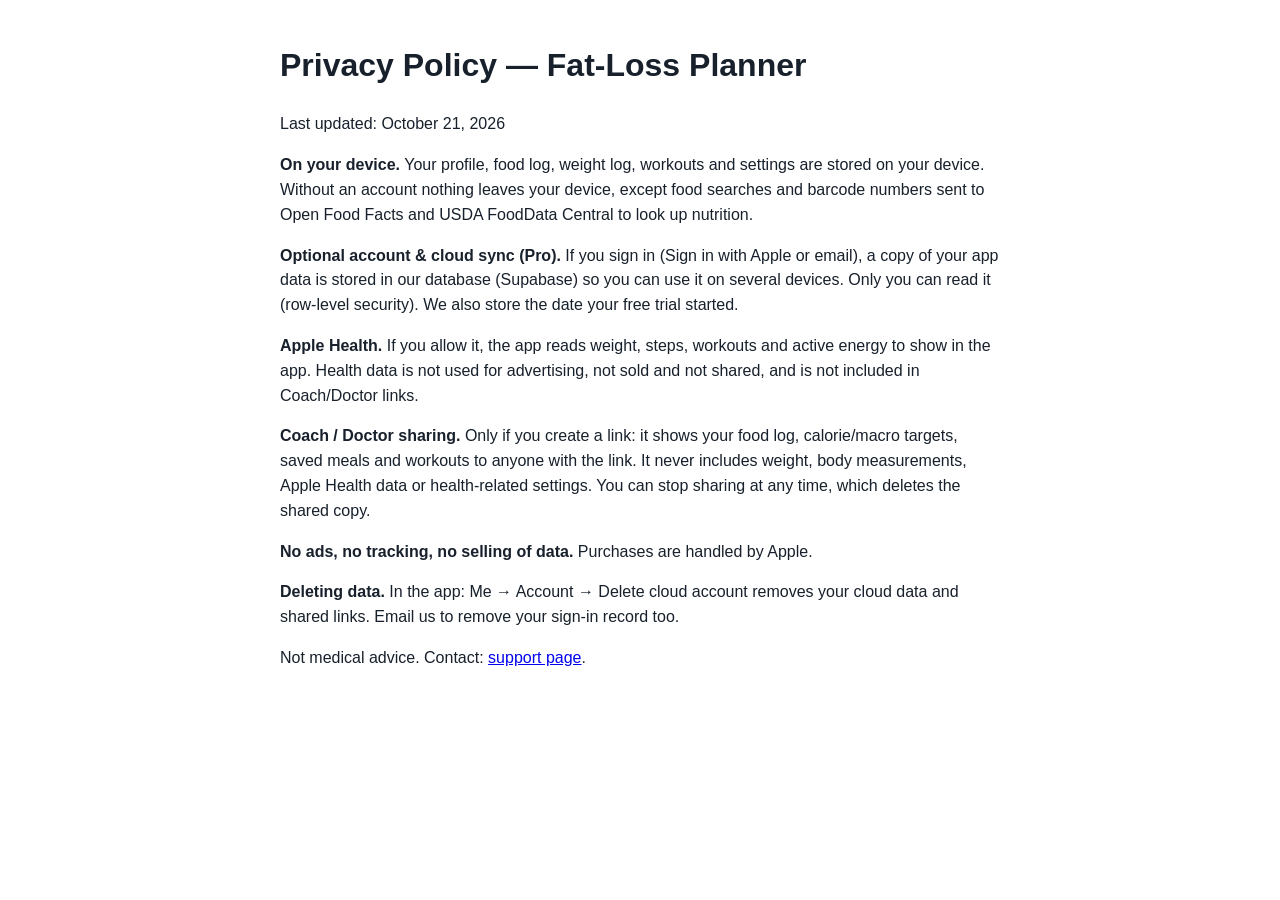
==== privacy.html @ 49b48a43 "v2: Today dashboard, food logging, PWA, cloud sync, Pro + trial, coach sharing" ====
<!DOCTYPE html><html lang="en"><head><meta charset="utf-8"><meta name="viewport" content="width=device-width,initial-scale=1"><title>Privacy · Fat-Loss Planner</title><style>body{font:16px/1.55 -apple-system,sans-serif;max-width:720px;margin:0 auto;padding:20px;color:#17202b}</style></head><body>
<h1>Privacy Policy — Fat-Loss Planner</h1><p>Last updated: October 21, 2026</p>
<p><b>On your device.</b> Your profile, food log, weight log, workouts and settings are stored on your device. Without an account nothing leaves your device, except food searches and barcode numbers sent to Open Food Facts and USDA FoodData Central to look up nutrition.</p>
<p><b>Optional account &amp; cloud sync (Pro).</b> If you sign in (Sign in with Apple or email), a copy of your app data is stored in our database (Supabase) so you can use it on several devices. Only you can read it (row-level security). We also store the date your free trial started.</p>
<p><b>Apple Health.</b> If you allow it, the app reads weight, steps, workouts and active energy to show in the app. Health data is not used for advertising, not sold and not shared, and is not included in Coach/Doctor links.</p>
<p><b>Coach / Doctor sharing.</b> Only if you create a link: it shows your food log, calorie/macro targets, saved meals and workouts to anyone with the link. It never includes weight, body measurements, Apple Health data or health-related settings. You can stop sharing at any time, which deletes the shared copy.</p>
<p><b>No ads, no tracking, no selling of data.</b> Purchases are handled by Apple.</p>
<p><b>Deleting data.</b> In the app: Me → Account → Delete cloud account removes your cloud data and shared links. Email us to remove your sign-in record too.</p>
<p>Not medical advice. Contact: <a href="https://github.com/Dhpa69/fat-loss-planner/issues">support page</a>.</p></body></html>
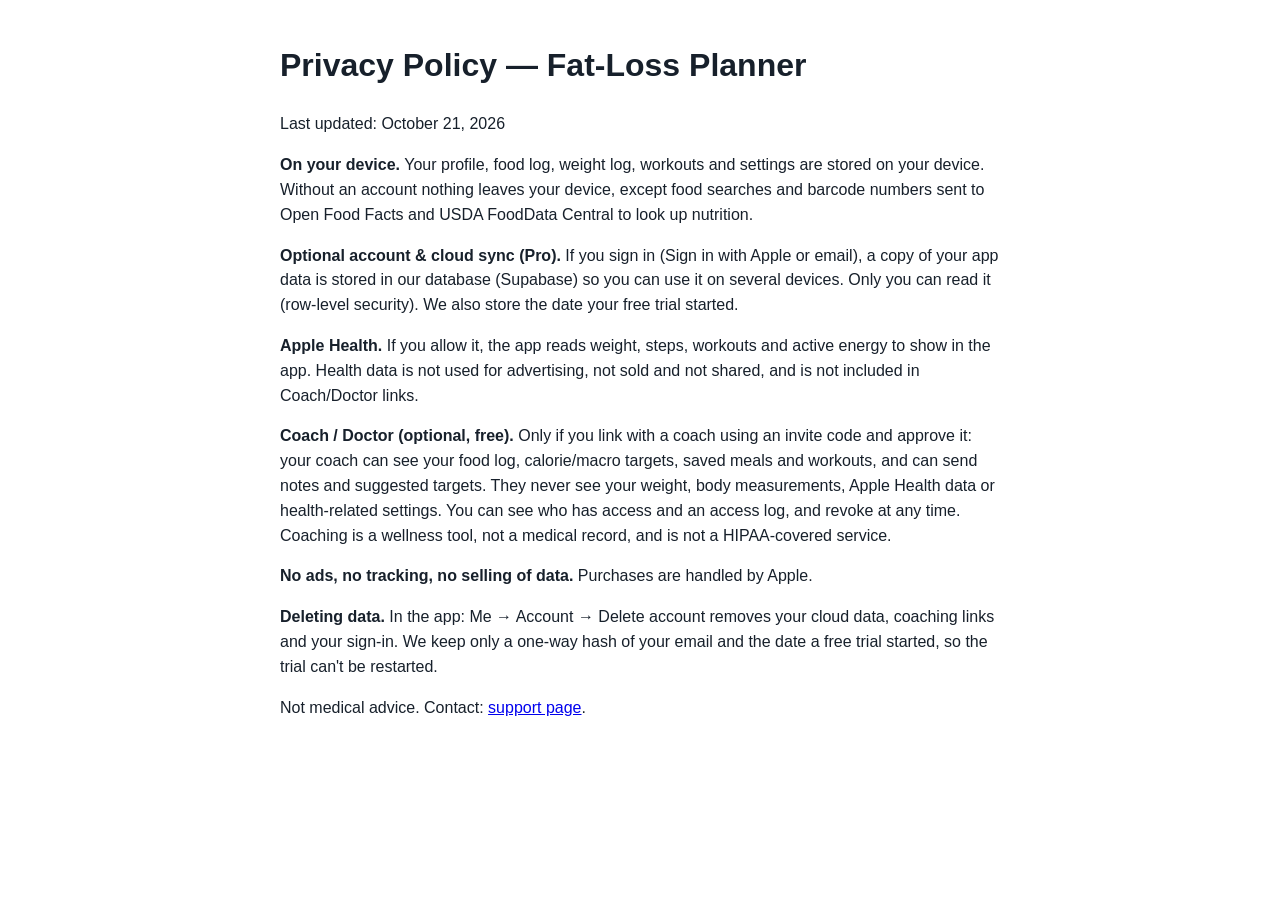
==== commit dbb4cf31: "v2.1: two-sided Coach / Doctor mode, full account deletion" ====
--- a/privacy.html
+++ b/privacy.html
@@ -3,7 +3,7 @@
 <p><b>On your device.</b> Your profile, food log, weight log, workouts and settings are stored on your device. Without an account nothing leaves your device, except food searches and barcode numbers sent to Open Food Facts and USDA FoodData Central to look up nutrition.</p>
 <p><b>Optional account &amp; cloud sync (Pro).</b> If you sign in (Sign in with Apple or email), a copy of your app data is stored in our database (Supabase) so you can use it on several devices. Only you can read it (row-level security). We also store the date your free trial started.</p>
 <p><b>Apple Health.</b> If you allow it, the app reads weight, steps, workouts and active energy to show in the app. Health data is not used for advertising, not sold and not shared, and is not included in Coach/Doctor links.</p>
-<p><b>Coach / Doctor sharing.</b> Only if you create a link: it shows your food log, calorie/macro targets, saved meals and workouts to anyone with the link. It never includes weight, body measurements, Apple Health data or health-related settings. You can stop sharing at any time, which deletes the shared copy.</p>
+<p><b>Coach / Doctor (optional, free).</b> Only if you link with a coach using an invite code and approve it: your coach can see your food log, calorie/macro targets, saved meals and workouts, and can send notes and suggested targets. They never see your weight, body measurements, Apple Health data or health-related settings. You can see who has access and an access log, and revoke at any time. Coaching is a wellness tool, not a medical record, and is not a HIPAA-covered service.</p>
 <p><b>No ads, no tracking, no selling of data.</b> Purchases are handled by Apple.</p>
-<p><b>Deleting data.</b> In the app: Me → Account → Delete cloud account removes your cloud data and shared links. Email us to remove your sign-in record too.</p>
+<p><b>Deleting data.</b> In the app: Me → Account → Delete account removes your cloud data, coaching links and your sign-in. We keep only a one-way hash of your email and the date a free trial started, so the trial can't be restarted.</p>
 <p>Not medical advice. Contact: <a href="https://github.com/Dhpa69/fat-loss-planner/issues">support page</a>.</p></body></html>
